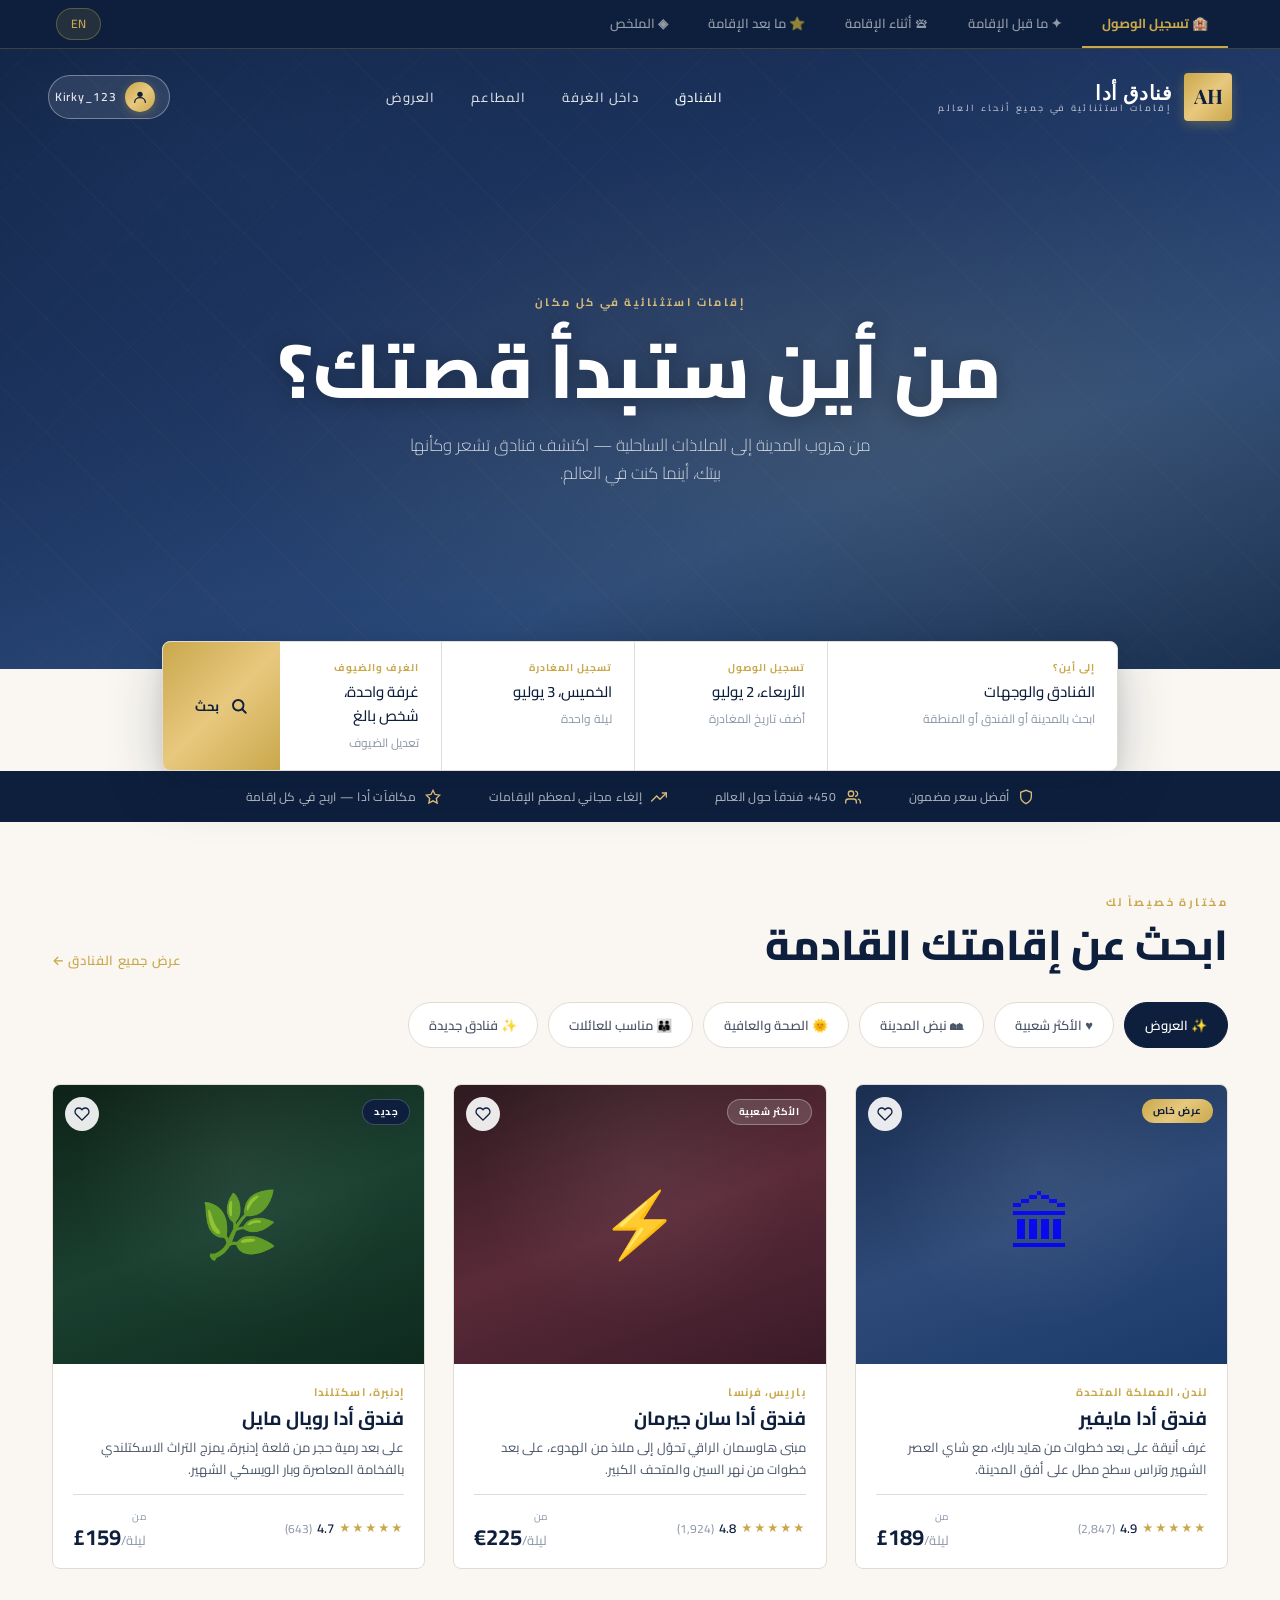
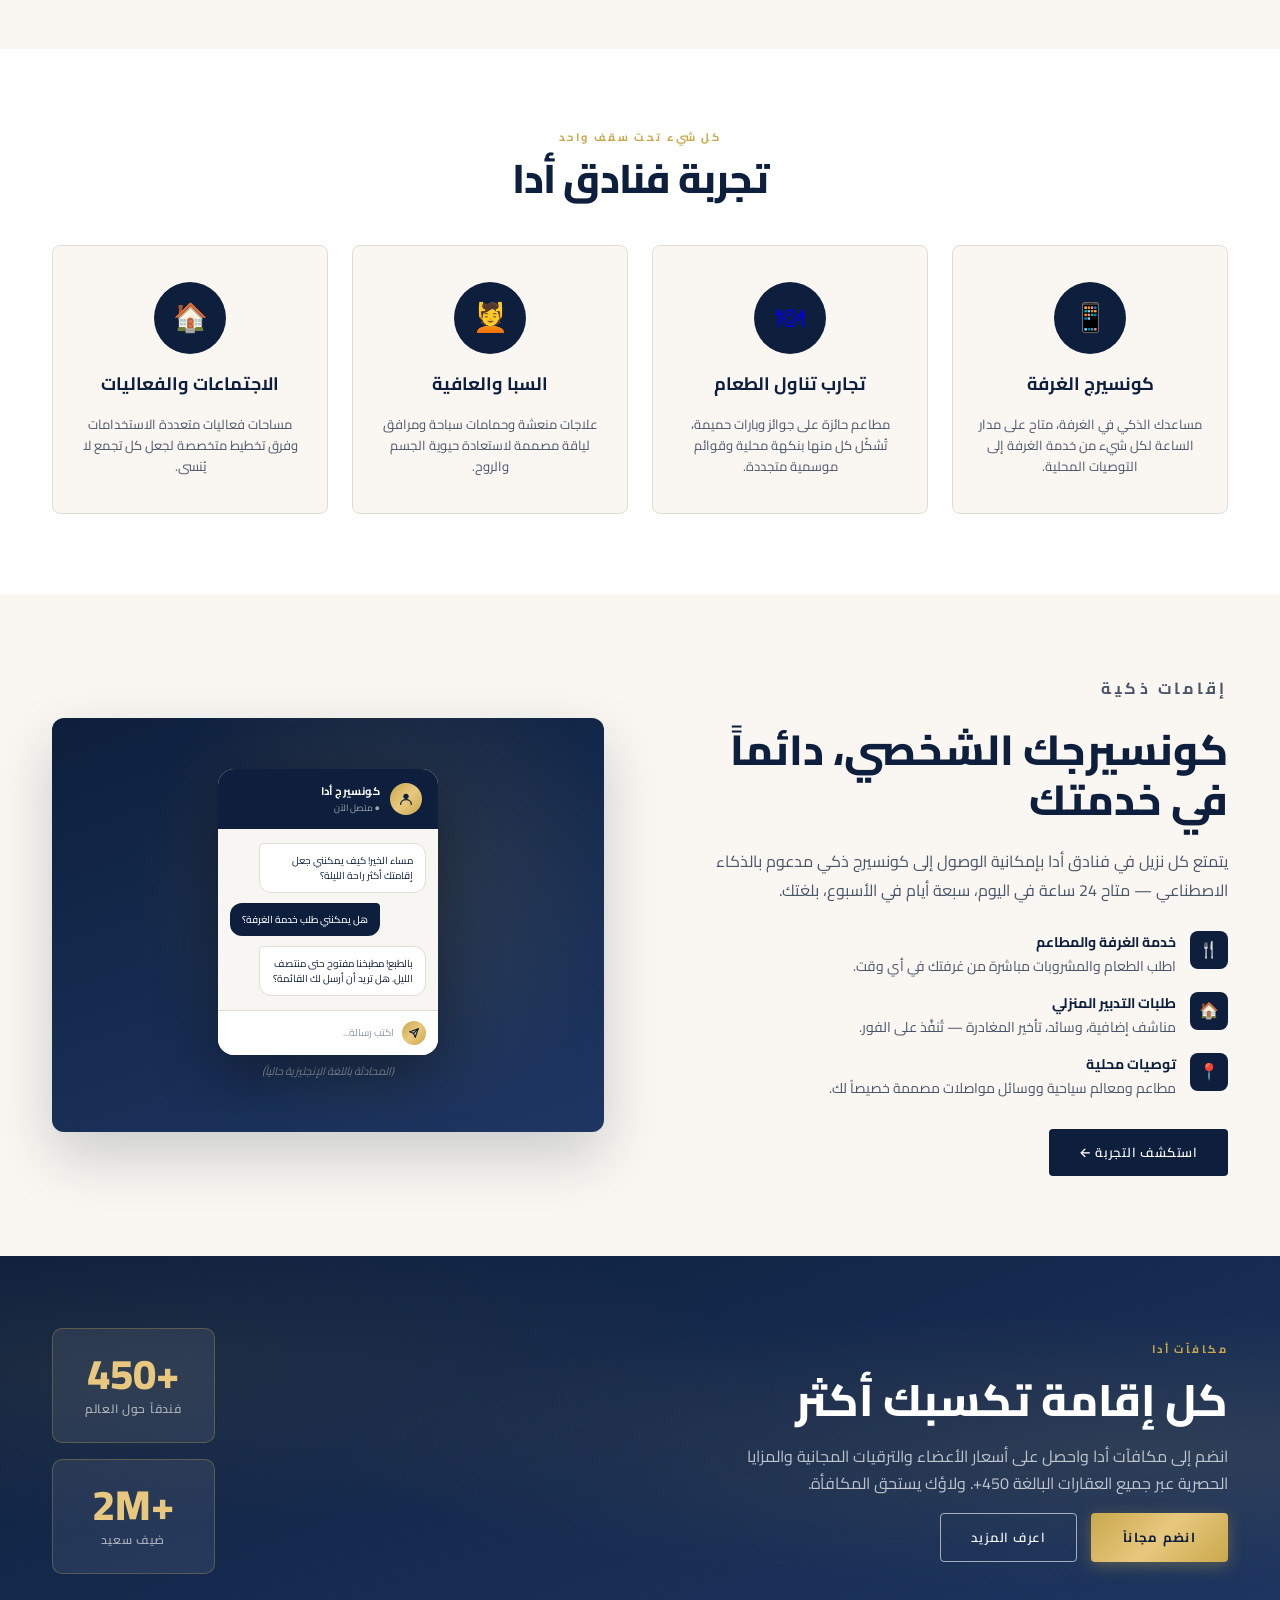
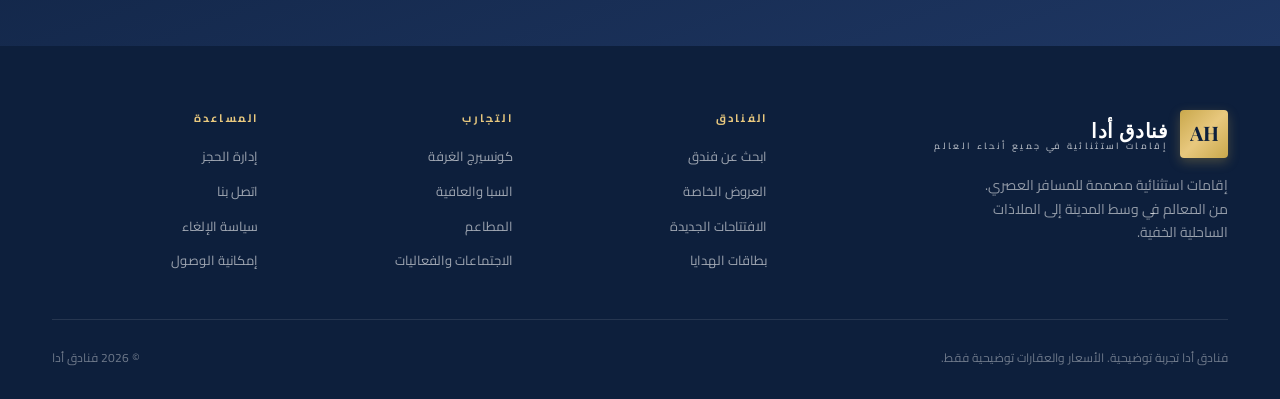
==== ar/index.html @ 1537d77c "Add Arabic RTL translations for all demo pages (EN/AR toggle) - Create ar/index.html, ar/pre-stay.ht" ====
<!DOCTYPE html>
<html lang="ar" dir="rtl">
<head>
<meta charset="UTF-8">
<meta name="viewport" content="width=device-width, initial-scale=1.0">
<title>فنادق أدا — اكتشف إقامتك المثالية</title>
<link rel="stylesheet" href="../ada-hotels.css">
<link rel="stylesheet" href="../ada-hotels-ar.css">
<link rel="preconnect" href="https://fonts.googleapis.com">
<link rel="preconnect" href="https://fonts.gstatic.com" crossorigin>
<link href="https://fonts.googleapis.com/css2?family=Cairo:wght@300;400;500;600;700;800&family=Playfair+Display:ital,wght@0,700;1,700&display=swap" rel="stylesheet">
<style>

/* ── Demo nav ─────────────────────────────────────────────── */
.demo-nav-bar {
  background: #0D1F3C; border-bottom: 1px solid rgba(201,168,76,0.25);
  position: sticky; top: 0; z-index: 200;
}
.demo-nav-row {
  display: flex; align-items: center; gap: 0; max-width: 1240px;
  margin: 0 auto; padding: 0 32px; overflow-x: auto; scrollbar-width: none;
  flex-direction: row-reverse;
}
.demo-nav-row::-webkit-scrollbar { display: none; }
.demo-nav-tab {
  display: flex; align-items: center; gap: 6px; padding: 0 20px;
  font-size: 13px; font-weight: 600; color: rgba(255,255,255,0.55);
  font-family: 'Cairo', sans-serif;
  text-decoration: none; white-space: nowrap; line-height: 46px;
  border-bottom: 2px solid transparent; transition: color 150ms, border-color 150ms;
}
.demo-nav-tab:hover { color: rgba(255,255,255,0.85); }
.demo-nav-tab.active { color: #C9A84C; border-bottom-color: #C9A84C; font-weight: 700; }

/* ── Hero ─────────────────────────────────────────────────── */
.hero {
  position: relative;
  min-height: 620px;
  display: flex;
  flex-direction: column;
  align-items: center;
  justify-content: center;
  overflow: hidden;
}
.hero-bg {
  position: absolute;
  inset: 0;
  background:
    linear-gradient(to bottom, rgba(13,31,60,0.55) 0%, rgba(13,31,60,0.35) 50%, rgba(13,31,60,0.65) 100%),
    url('../hero-bg.jpg') center/cover no-repeat;
  background-color: #1A3A5C;
}
.hero-bg::before {
  content: '';
  position: absolute;
  inset: 0;
  background:
    radial-gradient(ellipse at 70% 60%, rgba(201,168,76,0.12) 0%, transparent 55%),
    radial-gradient(ellipse at 20% 20%, rgba(30,54,98,0.6) 0%, transparent 50%),
    linear-gradient(160deg, #0D1F3C 0%, #1E3662 40%, #2A4A7A 70%, #1A3050 100%);
}
.hero-bg::after {
  content: '';
  position: absolute;
  inset: 0;
  background-image:
    repeating-linear-gradient(45deg, rgba(201,168,76,0.03) 0px, rgba(201,168,76,0.03) 1px, transparent 1px, transparent 40px),
    repeating-linear-gradient(-45deg, rgba(201,168,76,0.02) 0px, rgba(201,168,76,0.02) 1px, transparent 1px, transparent 40px);
}

.hero-content {
  position: relative;
  z-index: 2;
  text-align: center;
  padding: 120px 32px 56px;
  display: flex;
  flex-direction: column;
  align-items: center;
  gap: 16px;
}
.hero-content .eyebrow { color: var(--ah-gold-light); opacity: 0.9; }
.hero-title {
  font-family: 'Cairo', 'Playfair Display', serif;
  font-size: clamp(42px, 6vw, 76px);
  font-weight: 800;
  color: var(--ah-white);
  line-height: 1.15;
  max-width: 18ch;
  text-shadow: 0 2px 20px rgba(0,0,0,0.3);
}
.hero-sub {
  font-size: 17px;
  color: rgba(255,255,255,0.78);
  max-width: 48ch;
  line-height: 1.7;
  font-weight: 300;
}

/* ── Booking widget ───────────────────────────────────────── */
.booking-bar-wrap {
  position: relative;
  z-index: 10;
  width: 100%;
  max-width: 1020px;
  padding: 0 32px;
  margin-top: -28px;
}
.booking-bar {
  background: var(--ah-white);
  border-radius: 8px;
  box-shadow: 0 16px 56px rgba(13,31,60,0.22), 0 4px 16px rgba(13,31,60,0.1);
  display: grid;
  grid-template-columns: 1.8fr 1.2fr 1.2fr 1fr auto;
  overflow: hidden;
  border: 1px solid var(--ah-border);
}
.bb-field {
  display: flex;
  flex-direction: column;
  gap: 4px;
  padding: 18px 22px;
  border-left: 1px solid var(--ah-border);
  cursor: pointer;
  transition: background 120ms;
}
.bb-field:hover { background: var(--ah-cream); }
.bb-field:last-of-type { border-left: none; }
.bb-label {
  font-size: 10px;
  font-weight: 700;
  letter-spacing: 0.1em;
  text-transform: uppercase;
  color: var(--ah-gold);
}
.bb-value {
  font-size: 15px;
  font-weight: 500;
  color: var(--ah-navy);
}
.bb-sub {
  font-size: 12px;
  color: var(--ah-text-3);
  margin-top: 1px;
}
.bb-search {
  display: flex;
  align-items: center;
  justify-content: center;
  padding: 18px 32px;
  background: var(--ah-gold-grad);
  border: none;
  cursor: pointer;
  font-family: 'Cairo', sans-serif;
  font-size: 13px;
  font-weight: 700;
  letter-spacing: 0.05em;
  color: var(--ah-navy);
  gap: 10px;
  transition: filter 150ms;
  white-space: nowrap;
}
.bb-search:hover { filter: brightness(1.06); }
.bb-search svg { flex-shrink: 0; }

/* ── Trust strip ──────────────────────────────────────────── */
.trust-strip {
  background: var(--ah-navy);
  padding: 16px 0;
}
.trust-strip-inner {
  display: flex;
  align-items: center;
  justify-content: center;
  gap: 48px;
  flex-wrap: wrap;
}
.trust-item {
  display: flex;
  align-items: center;
  gap: 9px;
  font-size: 12px;
  font-weight: 500;
  color: rgba(255,255,255,0.7);
  letter-spacing: 0.02em;
}
.trust-item svg { color: var(--ah-gold-light); flex-shrink: 0; }

/* ── Find your stay ───────────────────────────────────────── */
.find-section {
  padding: 72px 0 80px;
  background: var(--ah-cream);
}
.find-head {
  display: flex;
  align-items: flex-end;
  justify-content: space-between;
  gap: 24px;
  margin-bottom: 32px;
}
.find-head h2 {
  font-family: 'Cairo', sans-serif;
  font-size: clamp(28px, 3.5vw, 42px);
  font-weight: 800;
  color: var(--ah-navy);
  line-height: 1.2;
}
.find-head a {
  font-size: 13px;
  font-weight: 600;
  letter-spacing: 0.05em;
  color: var(--ah-gold);
  text-decoration: none;
  white-space: nowrap;
}
.find-head a:hover { color: var(--ah-navy); }

/* Filter tabs */
.filter-tabs {
  display: flex;
  gap: 10px;
  margin-bottom: 36px;
  flex-wrap: wrap;
}
.filter-tab {
  display: flex;
  align-items: center;
  gap: 7px;
  padding: 10px 20px;
  border-radius: 999px;
  border: 1.5px solid var(--ah-border);
  background: var(--ah-white);
  color: var(--ah-text-2);
  font-size: 13px;
  font-weight: 600;
  font-family: 'Cairo', sans-serif;
  cursor: pointer;
  transition: all 150ms;
  white-space: nowrap;
}
.filter-tab:hover { border-color: var(--ah-navy); color: var(--ah-navy); }
.filter-tab.active {
  background: var(--ah-navy);
  border-color: var(--ah-navy);
  color: var(--ah-white);
}

/* Hotel cards grid */
.hotels-grid {
  display: grid;
  grid-template-columns: repeat(3, 1fr);
  gap: 28px;
}
.hotel-card { cursor: pointer; }
.hotel-thumb {
  width: 100%;
  aspect-ratio: 4/3;
  position: relative;
  overflow: hidden;
}
.hotel-thumb-inner {
  width: 100%;
  height: 100%;
  display: flex;
  align-items: center;
  justify-content: center;
  font-size: 64px;
}
.hotel-thumb-inner.london   { background: linear-gradient(160deg, #1A2E50 0%, #2E4A78 50%, #1A3A6A 100%); }
.hotel-thumb-inner.paris    { background: linear-gradient(160deg, #2E1A20 0%, #5A2A38 50%, #3A1A28 100%); }
.hotel-thumb-inner.edinburgh{ background: linear-gradient(160deg, #0E2218 0%, #1A4030 50%, #0E2A1E 100%); }
.hotel-thumb-inner.dubai    { background: linear-gradient(160deg, #2E2010 0%, #5A4020 50%, #3A2810 100%); }

.hotel-thumb::before {
  content: '';
  position: absolute;
  inset: 0;
  background: radial-gradient(circle at 50% 30%, rgba(255,255,255,0.06), transparent 60%);
  pointer-events: none;
}
.hotel-badge {
  position: absolute;
  top: 14px;
  right: 14px;
  padding: 4px 11px;
  border-radius: 999px;
  font-size: 10px;
  font-weight: 700;
  letter-spacing: 0.06em;
  font-family: 'Cairo', sans-serif;
}
.badge-offers  { background: var(--ah-gold-grad); color: var(--ah-navy); }
.badge-new     { background: var(--ah-navy); color: var(--ah-white); border: 1px solid rgba(255,255,255,0.2); }
.badge-popular { background: rgba(255,255,255,0.15); color: var(--ah-white); border: 1px solid rgba(255,255,255,0.3); backdrop-filter: blur(4px); }

.hotel-save {
  position: absolute;
  top: 12px;
  left: 12px;
  width: 34px; height: 34px;
  border-radius: 50%;
  background: rgba(255,255,255,0.9);
  border: none;
  cursor: pointer;
  display: flex; align-items: center; justify-content: center;
  transition: background 120ms;
}
.hotel-save:hover { background: var(--ah-white); }

.hotel-info { padding: 20px; }
.hotel-location {
  font-size: 11px;
  font-weight: 700;
  letter-spacing: 0.1em;
  color: var(--ah-gold);
  margin-bottom: 5px;
}
.hotel-name {
  font-family: 'Cairo', sans-serif;
  font-size: 19px;
  font-weight: 700;
  color: var(--ah-navy);
  margin-bottom: 6px;
  line-height: 1.3;
}
.hotel-desc {
  font-size: 13px;
  color: var(--ah-text-2);
  line-height: 1.65;
  margin-bottom: 14px;
}
.hotel-meta {
  display: flex;
  align-items: center;
  justify-content: space-between;
  gap: 12px;
  padding-top: 14px;
  border-top: 1px solid var(--ah-border);
}
.hotel-rating {
  display: flex;
  align-items: center;
  gap: 5px;
  font-size: 13px;
  font-weight: 600;
  color: var(--ah-navy);
}
.stars { color: var(--ah-gold); font-size: 11px; letter-spacing: 1px; }
.hotel-price {
  display: flex;
  flex-direction: column;
  align-items: flex-start;
  gap: 1px;
}
.price-from { font-size: 10px; color: var(--ah-text-3); letter-spacing: 0.04em; }
.price-val {
  font-size: 22px;
  font-weight: 700;
  color: var(--ah-navy);
  line-height: 1;
  direction: ltr;
  text-align: left;
}
.price-val small { font-size: 13px; font-weight: 400; color: var(--ah-text-3); }

/* ── Experience strip ─────────────────────────────────────── */
.exp-strip {
  padding: 80px 0;
  background: var(--ah-white);
}
.exp-grid {
  display: grid;
  grid-template-columns: repeat(4, 1fr);
  gap: 24px;
}
.exp-card {
  display: flex;
  flex-direction: column;
  align-items: center;
  text-align: center;
  gap: 16px;
  padding: 36px 24px;
  border-radius: 8px;
  border: 1px solid var(--ah-border);
  background: var(--ah-cream);
  transition: box-shadow 200ms, transform 200ms;
  text-decoration: none;
}
.exp-card:hover {
  box-shadow: 0 8px 32px rgba(13,31,60,0.1);
  transform: translateY(-3px);
}
.exp-icon {
  width: 72px; height: 72px;
  border-radius: 50%;
  background: var(--ah-navy);
  display: flex; align-items: center; justify-content: center;
  font-size: 28px;
  flex-shrink: 0;
}
.exp-title {
  font-family: 'Cairo', sans-serif;
  font-size: 18px;
  font-weight: 700;
  color: var(--ah-navy);
}
.exp-desc { font-size: 13px; color: var(--ah-text-2); line-height: 1.6; }

/* ── Promo banner ─────────────────────────────────────────── */
.promo-banner {
  margin: 0;
  background: var(--ah-navy-grad);
  padding: 72px 0;
  position: relative;
  overflow: hidden;
}
.promo-banner::before {
  content: '';
  position: absolute;
  inset: 0;
  background:
    radial-gradient(ellipse at 90% 50%, rgba(201,168,76,0.12) 0%, transparent 50%),
    radial-gradient(ellipse at 10% 30%, rgba(201,168,76,0.08) 0%, transparent 40%);
  pointer-events: none;
}
.promo-inner {
  position: relative;
  display: flex;
  align-items: center;
  justify-content: space-between;
  gap: 48px;
}
.promo-copy { display: flex; flex-direction: column; gap: 16px; max-width: 56ch; }
.promo-title {
  font-family: 'Cairo', sans-serif;
  font-size: clamp(28px, 3.5vw, 44px);
  font-weight: 800;
  color: var(--ah-white);
  line-height: 1.2;
}
.promo-sub { font-size: 16px; color: rgba(255,255,255,0.7); line-height: 1.7; }
.promo-cta { display: flex; gap: 14px; align-items: center; flex-wrap: wrap; }

/* ── In-room callout ──────────────────────────────────────── */
.inroom-callout {
  padding: 80px 0;
  background: var(--ah-cream);
}
.inroom-inner {
  display: grid;
  grid-template-columns: 1fr 1fr;
  gap: 72px;
  align-items: center;
}
.inroom-visual {
  position: relative;
  border-radius: 12px;
  overflow: hidden;
  aspect-ratio: 4/3;
  background: linear-gradient(160deg, #0D1F3C, #1E3662);
  display: flex;
  align-items: center;
  justify-content: center;
  box-shadow: 0 24px 60px rgba(13,31,60,0.2);
}
.inroom-visual::before {
  content: '';
  position: absolute;
  inset: 0;
  background: radial-gradient(circle at 60% 40%, rgba(201,168,76,0.15), transparent 60%);
}
.inroom-mockup {
  position: relative;
  z-index: 2;
  width: 220px;
  background: var(--ah-white);
  border-radius: 16px;
  box-shadow: 0 20px 60px rgba(0,0,0,0.4);
  overflow: hidden;
}
.im-header {
  background: var(--ah-navy);
  padding: 14px 16px;
  display: flex;
  align-items: center;
  gap: 10px;
}
.im-avatar {
  width: 32px; height: 32px;
  border-radius: 50%;
  background: var(--ah-gold-grad);
  display: flex; align-items: center; justify-content: center;
  flex-shrink: 0;
}
.im-label { font-size: 11px; font-weight: 700; color: var(--ah-white); letter-spacing: 0.04em; font-family: 'Cairo', sans-serif; }
.im-sub { font-size: 9px; color: rgba(255,255,255,0.6); font-family: 'Cairo', sans-serif; }
.im-msgs { padding: 14px 12px; display: flex; flex-direction: column; gap: 10px; background: #F8F6F2; }
.im-bot, .im-user {
  max-width: 85%;
  padding: 9px 12px;
  border-radius: 12px;
  font-size: 10px;
  line-height: 1.5;
  font-family: 'Cairo', sans-serif;
}
.im-bot {
  background: var(--ah-white);
  color: var(--ah-navy);
  border: 1px solid var(--ah-border);
  border-radius: 4px 12px 12px 12px;
  align-self: flex-start;
}
.im-user {
  background: var(--ah-navy);
  color: var(--ah-white);
  border-radius: 12px 4px 12px 12px;
  align-self: flex-end;
  font-weight: 500;
}
.im-input {
  padding: 10px 12px;
  border-top: 1px solid var(--ah-border);
  background: var(--ah-white);
  display: flex;
  align-items: center;
  gap: 8px;
}
.im-input-field {
  flex: 1;
  font-size: 10px;
  color: var(--ah-text-3);
  font-family: 'Cairo', sans-serif;
}
.im-send {
  width: 24px; height: 24px;
  border-radius: 50%;
  background: var(--ah-gold-grad);
  display: flex; align-items: center; justify-content: center;
  flex-shrink: 0;
}
.inroom-copy { display: flex; flex-direction: column; gap: 22px; }
.inroom-copy h2 {
  font-family: 'Cairo', sans-serif;
  font-size: clamp(28px, 3.5vw, 42px);
  font-weight: 800;
  color: var(--ah-navy);
  line-height: 1.2;
}
.inroom-copy p { font-size: 16px; color: var(--ah-text-2); line-height: 1.8; }
.inroom-features { display: flex; flex-direction: column; gap: 14px; margin-top: 4px; }
.inroom-feature {
  display: flex;
  align-items: flex-start;
  gap: 14px;
  font-size: 14px;
  color: var(--ah-text-2);
}
.if-icon {
  width: 38px; height: 38px;
  border-radius: 8px;
  background: var(--ah-navy);
  display: flex; align-items: center; justify-content: center;
  font-size: 16px;
  flex-shrink: 0;
}
.if-text strong { display: block; color: var(--ah-navy); font-weight: 700; margin-bottom: 2px; }
.widget-note {
  font-size: 11px;
  color: var(--ah-text-3);
  text-align: center;
  margin-top: 8px;
  font-style: italic;
}

@media (max-width: 960px) {
  .booking-bar { grid-template-columns: 1fr 1fr; }
  .hotels-grid { grid-template-columns: 1fr 1fr; }
  .exp-grid { grid-template-columns: 1fr 1fr; }
  .inroom-inner { grid-template-columns: 1fr; }
  .promo-inner { flex-direction: column; }
  .site-header { padding: 20px 24px; }
}
@media (max-width: 640px) {
  .hotels-grid { grid-template-columns: 1fr; }
  .booking-bar { grid-template-columns: 1fr; }
  .footer-inner { grid-template-columns: 1fr 1fr; }
}
</style>
</head>
<body>

<!-- Demo nav -->
<nav class="demo-nav-bar">
  <div class="demo-nav-row">
    <div class="lang-toggle">
      <a class="lang-btn" href="../index.html">EN</a>
    </div>
    <a class="demo-nav-tab" href="summary.html">◈ الملخص</a>
    <a class="demo-nav-tab" href="../post-stay.html">⭐ ما بعد الإقامة</a>
    <a class="demo-nav-tab" href="../in-stay.html">🛎 أثناء الإقامة</a>
    <a class="demo-nav-tab" href="../pre-stay.html">✦ ما قبل الإقامة</a>
    <a class="demo-nav-tab active" href="index.html">🏨 تسجيل الوصول</a>
  </div>
</nav>

<!-- Hero (site-header lives inside so position:absolute is relative to hero) -->
<section class="hero">
  <div class="hero-bg"></div>

  <header class="site-header">
    <a class="brand" href="index.html">
      <div class="brand-mark">
        <svg width="28" height="28" viewBox="0 0 28 28" fill="none">
          <text x="14" y="21" font-family="Playfair Display, serif" font-size="20" font-weight="700" fill="#0D1F3C" text-anchor="middle">AH</text>
        </svg>
      </div>
      <div class="brand-name-wrap">
        <span class="brand-title">فنادق أدا</span>
        <span class="brand-tag">إقامات استثنائية في جميع أنحاء العالم</span>
      </div>
    </a>
    <nav class="site-nav">
      <a href="index.html" class="active">الفنادق</a>
      <a href="../inroom.html">داخل الغرفة</a>
      <a href="index.html">المطاعم</a>
      <a href="index.html">العروض</a>
    </nav>
    <div class="header-actions">
      <div class="user-pill">
        <span class="user-avatar">
          <svg width="16" height="16" viewBox="0 0 24 24" fill="none">
            <circle cx="12" cy="8" r="4" fill="#0D1F3C"/>
            <path d="M4 20c0-4 3.6-7 8-7s8 3 8 7" stroke="#0D1F3C" stroke-width="2" stroke-linecap="round"/>
          </svg>
        </span>
        <span class="user-name">Kirky_123</span>
      </div>
    </div>
  </header>

  <div class="hero-content">
    <p class="eyebrow">إقامات استثنائية في كل مكان</p>
    <h1 class="hero-title">من أين ستبدأ قصتك؟</h1>
    <p class="hero-sub">من هروب المدينة إلى الملاذات الساحلية — اكتشف فنادق تشعر وكأنها بيتك، أينما كنت في العالم.</p>
  </div>
</section>

<!-- Booking bar -->
<div style="background:var(--ah-cream);display:flex;justify-content:center;padding:0 0 0 0;">
  <div class="booking-bar-wrap">
    <div class="booking-bar">
      <div class="bb-field">
        <span class="bb-label">إلى أين؟</span>
        <span class="bb-value">الفنادق والوجهات</span>
        <span class="bb-sub">ابحث بالمدينة أو الفندق أو المنطقة</span>
      </div>
      <div class="bb-field">
        <span class="bb-label">تسجيل الوصول</span>
        <span class="bb-value">الأربعاء، 2 يوليو</span>
        <span class="bb-sub">أضف تاريخ المغادرة</span>
      </div>
      <div class="bb-field">
        <span class="bb-label">تسجيل المغادرة</span>
        <span class="bb-value">الخميس، 3 يوليو</span>
        <span class="bb-sub">ليلة واحدة</span>
      </div>
      <div class="bb-field">
        <span class="bb-label">الغرف والضيوف</span>
        <span class="bb-value">غرفة واحدة، شخص بالغ</span>
        <span class="bb-sub">تعديل الضيوف</span>
      </div>
      <button class="bb-search">
        <svg width="18" height="18" viewBox="0 0 24 24" fill="none" stroke="currentColor" stroke-width="2.5" stroke-linecap="round"><circle cx="11" cy="11" r="7"/><path d="m21 21-4.35-4.35"/></svg>
        بحث
      </button>
    </div>
  </div>
</div>

<!-- Trust strip -->
<div class="trust-strip">
  <div class="wrap">
    <div class="trust-strip-inner">
      <div class="trust-item">
        <svg width="16" height="16" viewBox="0 0 24 24" fill="none" stroke="currentColor" stroke-width="2" stroke-linecap="round"><path d="M12 22s8-4 8-10V5l-8-3-8 3v7c0 6 8 10 8 10z"/></svg>
        أفضل سعر مضمون
      </div>
      <div class="trust-item">
        <svg width="16" height="16" viewBox="0 0 24 24" fill="none" stroke="currentColor" stroke-width="2" stroke-linecap="round"><path d="M17 21v-2a4 4 0 0 0-4-4H5a4 4 0 0 0-4 4v2"/><circle cx="9" cy="7" r="4"/><path d="M23 21v-2a4 4 0 0 0-3-3.87"/><path d="M16 3.13a4 4 0 0 1 0 7.75"/></svg>
        450+ فندقاً حول العالم
      </div>
      <div class="trust-item">
        <svg width="16" height="16" viewBox="0 0 24 24" fill="none" stroke="currentColor" stroke-width="2" stroke-linecap="round"><polyline points="23 6 13.5 15.5 8.5 10.5 1 18"/><polyline points="17 6 23 6 23 12"/></svg>
        إلغاء مجاني لمعظم الإقامات
      </div>
      <div class="trust-item">
        <svg width="16" height="16" viewBox="0 0 24 24" fill="none" stroke="currentColor" stroke-width="2" stroke-linecap="round"><polygon points="12 2 15.09 8.26 22 9.27 17 14.14 18.18 21.02 12 17.77 5.82 21.02 7 14.14 2 9.27 8.91 8.26 12 2"/></svg>
        مكافآت أدا — اربح في كل إقامة
      </div>
    </div>
  </div>
</div>

<!-- Find your stay -->
<section class="find-section">
  <div class="wrap">
    <div class="find-head">
      <div>
        <p class="eyebrow" style="margin-bottom:8px">مختارة خصيصاً لك</p>
        <h2>ابحث عن إقامتك القادمة</h2>
      </div>
      <a href="index.html">عرض جميع الفنادق &larr;</a>
    </div>

    <div class="filter-tabs">
      <button class="filter-tab active">&#10024; العروض</button>
      <button class="filter-tab">&#9829; الأكثر شعبية</button>
      <button class="filter-tab">&#127960; نبض المدينة</button>
      <button class="filter-tab">&#127774; الصحة والعافية</button>
      <button class="filter-tab">&#128106; مناسب للعائلات</button>
      <button class="filter-tab">&#10024; فنادق جديدة</button>
    </div>

    <div class="hotels-grid">

      <!-- Card 1 -->
      <a class="hotel-card" href="index.html">
        <div class="hotel-thumb">
          <div class="hotel-thumb-inner london">&#127963;</div>
          <span class="hotel-badge badge-offers">عرض خاص</span>
          <button class="hotel-save" onclick="event.preventDefault()">
            <svg width="16" height="16" viewBox="0 0 24 24" fill="none" stroke="#0D1F3C" stroke-width="2" stroke-linecap="round"><path d="M20.84 4.61a5.5 5.5 0 0 0-7.78 0L12 5.67l-1.06-1.06a5.5 5.5 0 0 0-7.78 7.78l1.06 1.06L12 21.23l7.78-7.78 1.06-1.06a5.5 5.5 0 0 0 0-7.78z"/></svg>
          </button>
        </div>
        <div class="hotel-info">
          <div class="hotel-location">لندن، المملكة المتحدة</div>
          <div class="hotel-name">فندق أدا مايفير</div>
          <div class="hotel-desc">غرف أنيقة على بعد خطوات من هايد بارك، مع شاي العصر الشهير وتراس سطح مطل على أفق المدينة.</div>
          <div class="hotel-meta">
            <div class="hotel-rating">
              <span class="stars">&#9733;&#9733;&#9733;&#9733;&#9733;</span>
              <span>4.9</span>
              <span style="color:var(--ah-text-3);font-weight:400;font-size:12px">(2,847)</span>
            </div>
            <div class="hotel-price">
              <span class="price-from">من</span>
              <span class="price-val">&pound;189<small>/ليلة</small></span>
            </div>
          </div>
        </div>
      </a>

      <!-- Card 2 -->
      <a class="hotel-card" href="index.html">
        <div class="hotel-thumb">
          <div class="hotel-thumb-inner paris">&#9889;</div>
          <span class="hotel-badge badge-popular">الأكثر شعبية</span>
          <button class="hotel-save" onclick="event.preventDefault()">
            <svg width="16" height="16" viewBox="0 0 24 24" fill="none" stroke="#0D1F3C" stroke-width="2" stroke-linecap="round"><path d="M20.84 4.61a5.5 5.5 0 0 0-7.78 0L12 5.67l-1.06-1.06a5.5 5.5 0 0 0-7.78 7.78l1.06 1.06L12 21.23l7.78-7.78 1.06-1.06a5.5 5.5 0 0 0 0-7.78z"/></svg>
          </button>
        </div>
        <div class="hotel-info">
          <div class="hotel-location">باريس، فرنسا</div>
          <div class="hotel-name">فندق أدا سان جيرمان</div>
          <div class="hotel-desc">مبنى هاوسمان الراقي تحوّل إلى ملاذ من الهدوء، على بعد خطوات من نهر السين والمتحف الكبير.</div>
          <div class="hotel-meta">
            <div class="hotel-rating">
              <span class="stars">&#9733;&#9733;&#9733;&#9733;&#9733;</span>
              <span>4.8</span>
              <span style="color:var(--ah-text-3);font-weight:400;font-size:12px">(1,924)</span>
            </div>
            <div class="hotel-price">
              <span class="price-from">من</span>
              <span class="price-val">&euro;225<small>/ليلة</small></span>
            </div>
          </div>
        </div>
      </a>

      <!-- Card 3 -->
      <a class="hotel-card" href="index.html">
        <div class="hotel-thumb">
          <div class="hotel-thumb-inner edinburgh">&#127807;</div>
          <span class="hotel-badge badge-new">جديد</span>
          <button class="hotel-save" onclick="event.preventDefault()">
            <svg width="16" height="16" viewBox="0 0 24 24" fill="none" stroke="#0D1F3C" stroke-width="2" stroke-linecap="round"><path d="M20.84 4.61a5.5 5.5 0 0 0-7.78 0L12 5.67l-1.06-1.06a5.5 5.5 0 0 0-7.78 7.78l1.06 1.06L12 21.23l7.78-7.78 1.06-1.06a5.5 5.5 0 0 0 0-7.78z"/></svg>
          </button>
        </div>
        <div class="hotel-info">
          <div class="hotel-location">إدنبرة، اسكتلندا</div>
          <div class="hotel-name">فندق أدا رويال مايل</div>
          <div class="hotel-desc">على بعد رمية حجر من قلعة إدنبرة، يمزج التراث الاسكتلندي بالفخامة المعاصرة وبار الويسكي الشهير.</div>
          <div class="hotel-meta">
            <div class="hotel-rating">
              <span class="stars">&#9733;&#9733;&#9733;&#9733;&#9733;</span>
              <span>4.7</span>
              <span style="color:var(--ah-text-3);font-weight:400;font-size:12px">(643)</span>
            </div>
            <div class="hotel-price">
              <span class="price-from">من</span>
              <span class="price-val">&pound;159<small>/ليلة</small></span>
            </div>
          </div>
        </div>
      </a>

    </div>
  </div>
</section>

<!-- Experiences strip -->
<section class="exp-strip">
  <div class="wrap">
    <div style="text-align:center;margin-bottom:44px">
      <p class="eyebrow" style="margin-bottom:10px">كل شيء تحت سقف واحد</p>
      <h2 class="display" style="font-size:clamp(28px,3.5vw,40px);font-family:'Cairo',sans-serif;font-weight:800;color:var(--ah-navy)">تجربة فنادق أدا</h2>
    </div>
    <div class="exp-grid">
      <a class="exp-card" href="../inroom.html">
        <div class="exp-icon">&#128241;</div>
        <div class="exp-title">كونسيرج الغرفة</div>
        <div class="exp-desc">مساعدك الذكي في الغرفة، متاح على مدار الساعة لكل شيء من خدمة الغرفة إلى التوصيات المحلية.</div>
      </a>
      <a class="exp-card" href="index.html">
        <div class="exp-icon">&#127869;</div>
        <div class="exp-title">تجارب تناول الطعام</div>
        <div class="exp-desc">مطاعم حائزة على جوائز وبارات حميمة، تُشكّل كل منها بنكهة محلية وقوائم موسمية متجددة.</div>
      </a>
      <a class="exp-card" href="index.html">
        <div class="exp-icon">&#128134;</div>
        <div class="exp-title">السبا والعافية</div>
        <div class="exp-desc">علاجات منعشة وحمامات سباحة ومرافق لياقة مصممة لاستعادة حيوية الجسم والروح.</div>
      </a>
      <a class="exp-card" href="index.html">
        <div class="exp-icon">&#127968;</div>
        <div class="exp-title">الاجتماعات والفعاليات</div>
        <div class="exp-desc">مساحات فعاليات متعددة الاستخدامات وفرق تخطيط متخصصة لجعل كل تجمع لا يُنسى.</div>
      </a>
    </div>
  </div>
</section>

<!-- In-room callout -->
<section class="inroom-callout">
  <div class="wrap">
    <div class="inroom-inner">
      <div class="inroom-copy">
        <p class="eyebrow">إقامات ذكية</p>
        <h2>كونسيرجك الشخصي، دائماً في خدمتك</h2>
        <p>يتمتع كل نزيل في فنادق أدا بإمكانية الوصول إلى كونسيرج ذكي مدعوم بالذكاء الاصطناعي — متاح 24 ساعة في اليوم، سبعة أيام في الأسبوع، بلغتك.</p>
        <div class="inroom-features">
          <div class="inroom-feature">
            <div class="if-icon">&#127860;</div>
            <div class="if-text"><strong>خدمة الغرفة والمطاعم</strong>اطلب الطعام والمشروبات مباشرة من غرفتك في أي وقت.</div>
          </div>
          <div class="inroom-feature">
            <div class="if-icon">&#127968;</div>
            <div class="if-text"><strong>طلبات التدبير المنزلي</strong>مناشف إضافية، وسائد، تأخير المغادرة — تُنفَّذ على الفور.</div>
          </div>
          <div class="inroom-feature">
            <div class="if-icon">&#128205;</div>
            <div class="if-text"><strong>توصيات محلية</strong>مطاعم ومعالم سياحية ووسائل مواصلات مصممة خصيصاً لك.</div>
          </div>
        </div>
        <a class="btn-navy" href="../inroom.html" style="align-self:flex-start;margin-top:8px">استكشف التجربة &larr;</a>
      </div>
      <div class="inroom-visual">
        <div>
          <div class="inroom-mockup">
            <div class="im-header">
              <div class="im-avatar">
                <svg width="16" height="16" viewBox="0 0 24 24" fill="none"><circle cx="12" cy="8" r="4" fill="#0D1F3C"/><path d="M4 20c0-4 3.6-7 8-7s8 3 8 7" stroke="#0D1F3C" stroke-width="2" stroke-linecap="round"/></svg>
              </div>
              <div>
                <div class="im-label">كونسيرج أدا</div>
                <div class="im-sub">&#9679; متصل الآن</div>
              </div>
            </div>
            <div class="im-msgs">
              <div class="im-bot">مساء الخير! كيف يمكنني جعل إقامتك أكثر راحة الليلة؟</div>
              <div class="im-user">هل يمكنني طلب خدمة الغرفة؟</div>
              <div class="im-bot">بالطبع! مطبخنا مفتوح حتى منتصف الليل. هل تريد أن أرسل لك القائمة؟</div>
            </div>
            <div class="im-input">
              <div class="im-send">
                <svg width="10" height="10" viewBox="0 0 24 24" fill="none" stroke="#0D1F3C" stroke-width="3" stroke-linecap="round"><line x1="22" y1="2" x2="11" y2="13"/><polygon points="22 2 15 22 11 13 2 9 22 2"/></svg>
              </div>
              <span class="im-input-field">اكتب رسالة...</span>
            </div>
          </div>
          <p class="widget-note">(المحادثة باللغة الإنجليزية حالياً)</p>
        </div>
      </div>
    </div>
  </div>
</section>

<!-- Promo banner -->
<section class="promo-banner">
  <div class="wrap">
    <div class="promo-inner">
      <div class="promo-copy">
        <p class="eyebrow">مكافآت أدا</p>
        <h2 class="promo-title">كل إقامة تكسبك أكثر</h2>
        <p class="promo-sub">انضم إلى مكافآت أدا واحصل على أسعار الأعضاء والترقيات المجانية والمزايا الحصرية عبر جميع العقارات البالغة 450+. ولاؤك يستحق المكافأة.</p>
        <div class="promo-cta">
          <a class="btn-gold" href="index.html">انضم مجاناً</a>
          <a class="btn-outline-white" href="index.html">اعرف المزيد</a>
        </div>
      </div>
      <div style="display:flex;flex-direction:column;gap:16px;flex-shrink:0">
        <div style="background:rgba(255,255,255,0.08);border:1px solid rgba(201,168,76,0.3);border-radius:10px;padding:24px 32px;text-align:center">
          <div style="font-family:'Cairo',sans-serif;font-size:42px;font-weight:800;color:var(--ah-gold-light);line-height:1;direction:ltr">450+</div>
          <div style="font-size:12px;font-weight:600;letter-spacing:0.06em;color:rgba(255,255,255,0.6);margin-top:4px">فندقاً حول العالم</div>
        </div>
        <div style="background:rgba(255,255,255,0.08);border:1px solid rgba(201,168,76,0.3);border-radius:10px;padding:24px 32px;text-align:center">
          <div style="font-family:'Cairo',sans-serif;font-size:42px;font-weight:800;color:var(--ah-gold-light);line-height:1;direction:ltr">2M+</div>
          <div style="font-size:12px;font-weight:600;letter-spacing:0.06em;color:rgba(255,255,255,0.6);margin-top:4px">ضيف سعيد</div>
        </div>
      </div>
    </div>
  </div>
</section>

<!-- Footer -->
<footer class="site-footer">
  <div class="wrap">
    <div class="footer-inner">
      <div class="footer-brand">
        <a class="brand" href="index.html" style="align-self:flex-start">
          <div class="brand-mark">
            <svg width="28" height="28" viewBox="0 0 28 28" fill="none">
              <text x="14" y="21" font-family="Playfair Display, serif" font-size="20" font-weight="700" fill="#0D1F3C" text-anchor="middle">AH</text>
            </svg>
          </div>
          <div class="brand-name-wrap">
            <span class="brand-title">فنادق أدا</span>
            <span class="brand-tag">إقامات استثنائية في جميع أنحاء العالم</span>
          </div>
        </a>
        <p>إقامات استثنائية مصممة للمسافر العصري. من المعالم في وسط المدينة إلى الملاذات الساحلية الخفية.</p>
      </div>
      <div class="footer-col">
        <span class="footer-head">الفنادق</span>
        <a href="index.html">ابحث عن فندق</a>
        <a href="index.html">العروض الخاصة</a>
        <a href="index.html">الافتتاحات الجديدة</a>
        <a href="index.html">بطاقات الهدايا</a>
      </div>
      <div class="footer-col">
        <span class="footer-head">التجارب</span>
        <a href="../inroom.html">كونسيرج الغرفة</a>
        <a href="index.html">السبا والعافية</a>
        <a href="index.html">المطاعم</a>
        <a href="index.html">الاجتماعات والفعاليات</a>
      </div>
      <div class="footer-col">
        <span class="footer-head">المساعدة</span>
        <a href="index.html">إدارة الحجز</a>
        <a href="index.html">اتصل بنا</a>
        <a href="index.html">سياسة الإلغاء</a>
        <a href="index.html">إمكانية الوصول</a>
      </div>
    </div>
    <div class="footer-legal">
      <span>فنادق أدا تجربة توضيحية. الأسعار والعقارات توضيحية فقط.</span>
      <span>&copy; 2026 فنادق أدا</span>
    </div>
  </div>
</footer>

<script>
  // Filter tabs
  document.querySelectorAll('.filter-tab').forEach(function(tab) {
    tab.addEventListener('click', function() {
      document.querySelectorAll('.filter-tab').forEach(function(t) { t.classList.remove('active'); });
      tab.classList.add('active');
    });
  });
</script>

<!-- HOTEL_CONFIG & Ada embed -->
<script>
const HOTEL_CONFIG = {
  botHandle:    "ada-hotels-ai-agent-demo",
  hotelName:    "Ada Hotels",
  guestName:    "Anna",
  guestFull:    "Anna Chambers",
  bookingRef:   "AH-291847",
  property:     "Ada Hotel Mayfair, London",
  primaryColor: "#0D1F3C",
  accentColor:  "#C9A84C",
};

window.adaSettings = {
  handle: HOTEL_CONFIG.botHandle,
  metaFields: {
    journey_stage: "booking",
    guest_name:    HOTEL_CONFIG.guestFull,
    booking_ref:   HOTEL_CONFIG.bookingRef,
    property:      HOTEL_CONFIG.property,
  },
  onAdaReady: function() {
    setTimeout(function() {
      if (window.adaEmbed && adaEmbed.toggle) {
        adaEmbed.toggle();
      }
    }, 1500);
  }
};
</script>
<script src="https://static.ada.support/embed2.js" async></script>

</body>
</html>
---- ada-hotels.css ----
/* ── Ada Hotels — shared design system ───────────────────── */
@import url('https://fonts.googleapis.com/css2?family=Playfair+Display:wght@400;600;700&family=Inter:wght@300;400;500;600;700&display=swap');

:root {
  --ah-navy:          #0D1F3C;
  --ah-navy-2:        #162B50;
  --ah-navy-3:        #1E3662;
  --ah-gold:          #C9A84C;
  --ah-gold-light:    #E8C87E;
  --ah-gold-pale:     #F5EDD4;
  --ah-cream:         #FAF7F2;
  --ah-white:         #FFFFFF;
  --ah-text:          #0D1F3C;
  --ah-text-2:        #4A5568;
  --ah-text-3:        #8A96A8;
  --ah-border:        #E2DDD4;
  --ah-border-strong: #C9A84C;
  --ah-red:           #C0392B;
  --ah-green:         #27AE60;

  --ah-gold-grad:     linear-gradient(135deg, #C9A84C 0%, #E8C87E 50%, #C9A84C 100%);
  --ah-navy-grad:     linear-gradient(160deg, #0D1F3C 0%, #1E3662 100%);
  --ah-ease:          cubic-bezier(0.25, 0, 0, 1);
}

*, *::before, *::after { box-sizing: border-box; margin: 0; padding: 0; }

html { font-size: 16px; scroll-behavior: smooth; }

body {
  font-family: 'Inter', system-ui, sans-serif;
  background: var(--ah-white);
  color: var(--ah-text);
  line-height: 1.6;
  -webkit-font-smoothing: antialiased;
}

/* ── Typography ───────────────────────────────────────────── */
.display {
  font-family: 'Playfair Display', Georgia, serif;
  font-weight: 700;
  line-height: 1.1;
  letter-spacing: -0.02em;
  color: var(--ah-navy);
}
.display-white {
  font-family: 'Playfair Display', Georgia, serif;
  font-weight: 700;
  line-height: 1.1;
  color: var(--ah-white);
}
.eyebrow {
  font-size: 11px;
  font-weight: 700;
  letter-spacing: 0.22em;
  text-transform: uppercase;
  color: var(--ah-gold);
}

/* ── Layout ───────────────────────────────────────────────── */
.wrap {
  max-width: 1240px;
  margin: 0 auto;
  padding: 0 32px;
}

/* ── Buttons ──────────────────────────────────────────────── */
.btn-gold {
  display: inline-flex;
  align-items: center;
  gap: 8px;
  padding: 14px 32px;
  border-radius: 4px;
  background: var(--ah-gold-grad);
  color: var(--ah-navy);
  font-size: 13px;
  font-weight: 700;
  letter-spacing: 0.1em;
  text-transform: uppercase;
  text-decoration: none;
  border: none;
  cursor: pointer;
  transition: filter 150ms var(--ah-ease), transform 150ms var(--ah-ease);
  box-shadow: 0 4px 16px rgba(201,168,76,0.35);
}
.btn-gold:hover { filter: brightness(1.06); transform: translateY(-1px); }

.btn-navy {
  display: inline-flex;
  align-items: center;
  gap: 8px;
  padding: 13px 30px;
  border-radius: 4px;
  background: var(--ah-navy);
  color: var(--ah-white);
  font-size: 13px;
  font-weight: 600;
  letter-spacing: 0.06em;
  text-transform: uppercase;
  text-decoration: none;
  border: none;
  cursor: pointer;
  transition: background 150ms var(--ah-ease);
}
.btn-navy:hover { background: var(--ah-navy-3); }

.btn-outline {
  display: inline-flex;
  align-items: center;
  gap: 8px;
  padding: 13px 30px;
  border-radius: 4px;
  border: 1.5px solid var(--ah-navy);
  background: transparent;
  color: var(--ah-navy);
  font-size: 13px;
  font-weight: 600;
  letter-spacing: 0.06em;
  text-transform: uppercase;
  text-decoration: none;
  cursor: pointer;
  transition: background 150ms, color 150ms;
}
.btn-outline:hover { background: var(--ah-navy); color: var(--ah-white); }

.btn-outline-white {
  display: inline-flex;
  align-items: center;
  gap: 8px;
  padding: 13px 30px;
  border-radius: 4px;
  border: 1.5px solid rgba(255,255,255,0.6);
  background: transparent;
  color: var(--ah-white);
  font-size: 13px;
  font-weight: 600;
  letter-spacing: 0.06em;
  text-transform: uppercase;
  text-decoration: none;
  cursor: pointer;
  transition: background 150ms, border-color 150ms;
}
.btn-outline-white:hover { background: rgba(255,255,255,0.1); border-color: white; }

/* ── Header ───────────────────────────────────────────────── */
.site-header {
  position: absolute;
  top: 0; left: 0; right: 0;
  z-index: 100;
  display: flex;
  align-items: center;
  justify-content: space-between;
  padding: 24px 48px;
}
.site-header.solid {
  position: relative;
  background: var(--ah-white);
  border-bottom: 1px solid var(--ah-border);
  padding: 18px 48px;
  box-shadow: 0 1px 12px rgba(13,31,60,0.06);
}

.brand {
  display: flex;
  align-items: center;
  gap: 12px;
  text-decoration: none;
}
.brand-mark {
  width: 48px;
  height: 48px;
  border-radius: 4px;
  background: var(--ah-gold-grad);
  display: flex;
  align-items: center;
  justify-content: center;
  box-shadow: 0 4px 12px rgba(201,168,76,0.3);
  flex-shrink: 0;
}
.brand-mark svg { display: block; }
.brand-name-wrap { display: flex; flex-direction: column; line-height: 1.1; }
.brand-title {
  font-family: 'Playfair Display', serif;
  font-size: 20px;
  font-weight: 700;
  color: var(--ah-white);
  letter-spacing: 0.02em;
}
.brand-title.dark { color: var(--ah-navy); }
.brand-tag {
  font-size: 9px;
  font-weight: 600;
  letter-spacing: 0.26em;
  text-transform: uppercase;
  color: rgba(255,255,255,0.65);
}
.brand-tag.dark { color: var(--ah-text-3); }

.site-nav {
  display: flex;
  align-items: center;
  gap: 36px;
}
.site-nav a {
  font-size: 13px;
  font-weight: 500;
  letter-spacing: 0.08em;
  text-transform: uppercase;
  color: rgba(255,255,255,0.85);
  text-decoration: none;
  transition: color 120ms;
}
.site-nav a:hover, .site-nav a.active { color: var(--ah-white); }
.site-nav.dark a { color: var(--ah-text-2); }
.site-nav.dark a:hover, .site-nav.dark a.active { color: var(--ah-navy); }

.header-actions {
  display: flex;
  align-items: center;
  gap: 16px;
}
.user-pill {
  display: flex;
  align-items: center;
  gap: 9px;
  padding: 6px 14px 6px 6px;
  border-radius: 999px;
  border: 1.5px solid rgba(255,255,255,0.35);
  background: rgba(255,255,255,0.1);
  cursor: pointer;
  transition: background 120ms;
}
.user-pill:hover { background: rgba(255,255,255,0.18); }
.user-pill.dark {
  border-color: var(--ah-border);
  background: var(--ah-cream);
}
.user-avatar {
  width: 30px; height: 30px;
  border-radius: 50%;
  background: var(--ah-gold-grad);
  display: flex; align-items: center; justify-content: center;
  flex-shrink: 0;
  box-shadow: 0 2px 8px rgba(201,168,76,0.35);
}
.user-name {
  font-size: 12px;
  font-weight: 600;
  letter-spacing: 0.06em;
  color: rgba(255,255,255,0.9);
}
.user-name.dark { color: var(--ah-navy); }

/* ── Gold rule ────────────────────────────────────────────── */
.gold-rule {
  border: none;
  height: 2px;
  background: var(--ah-gold-grad);
}

/* ── Cards ────────────────────────────────────────────────── */
.hotel-card {
  border-radius: 8px;
  overflow: hidden;
  background: var(--ah-white);
  border: 1px solid var(--ah-border);
  text-decoration: none;
  display: flex;
  flex-direction: column;
  transition: box-shadow 200ms var(--ah-ease), transform 200ms var(--ah-ease);
}
.hotel-card:hover {
  box-shadow: 0 12px 40px rgba(13,31,60,0.14);
  transform: translateY(-3px);
}

/* ── Footer ───────────────────────────────────────────────── */
.site-footer {
  background: var(--ah-navy);
  color: rgba(255,255,255,0.7);
  padding: 64px 0 32px;
}
.footer-inner {
  display: grid;
  grid-template-columns: 2fr 1fr 1fr 1fr;
  gap: 48px;
  padding-bottom: 48px;
}
.footer-brand { display: flex; flex-direction: column; gap: 16px; }
.footer-brand p { font-size: 14px; line-height: 1.65; max-width: 32ch; color: rgba(255,255,255,0.55); }
.footer-col { display: flex; flex-direction: column; gap: 14px; }
.footer-head {
  font-size: 11px;
  font-weight: 700;
  letter-spacing: 0.2em;
  text-transform: uppercase;
  color: var(--ah-gold-light);
  margin-bottom: 4px;
}
.footer-col a {
  font-size: 13px;
  color: rgba(255,255,255,0.6);
  text-decoration: none;
  transition: color 120ms;
}
.footer-col a:hover { color: var(--ah-white); }
.footer-legal {
  padding-top: 28px;
  border-top: 1px solid rgba(255,255,255,0.1);
  display: flex;
  align-items: center;
  justify-content: space-between;
  gap: 24px;
  font-size: 12px;
  color: rgba(255,255,255,0.4);
}
---- ada-hotels-ar.css ----
/* ═══════════════════════════════════════════════════════════
   Ada Hotels — Arabic / RTL overrides
   Applied on top of ada-hotels.css for [dir="rtl"] pages.
   Cairo is loaded by each Arabic page.
   ═══════════════════════════════════════════════════════════ */

[dir="rtl"] body {
  font-family: 'Cairo', 'Inter', sans-serif;
}

/* ── Nav ──────────────────────────────────────────────────── */
[dir="rtl"] .demo-nav-row {
  flex-direction: row-reverse;
}

/* ── Hero stat accent bar: right side in RTL ─────────────── */
[dir="rtl"] .hero-stat-row::before {
  left: auto;
  right: 0;
}

/* ── Journey connector gradient: mirror direction ─────────── */
[dir="rtl"] .journey-track::before {
  background: linear-gradient(270deg, #C9A84C, rgba(201,168,76,0.3));
}

/* ── Cap cell hover underline: mirror gradient ───────────── */
[dir="rtl"] .cap-cell::after {
  background: linear-gradient(270deg, #C9A84C, transparent);
}

/* ── Diff table: flip border sides ───────────────────────── */
[dir="rtl"] .diff-row-num {
  border-right: none;
  border-left: 1px solid rgba(255,255,255,0.07);
}
[dir="rtl"] .diff-row-q {
  border-right: none;
  border-left: 1px solid rgba(255,255,255,0.07);
}
@media (max-width: 900px) {
  [dir="rtl"] .diff-row-q {
    border-left: none;
    border-bottom: 1px solid rgba(255,255,255,0.07);
  }
}

/* ── Loop diagram: arrows flip ───────────────────────────── */
[dir="rtl"] .loop-arrow {
  transform: scaleX(-1);
}

/* ── Language toggle button ──────────────────────────────── */
.lang-toggle {
  margin-left: auto;
  display: flex; align-items: center;
  padding: 0 4px;
}
[dir="rtl"] .lang-toggle {
  margin-left: 0;
  margin-right: auto;
}
.lang-btn {
  display: inline-flex; align-items: center; gap: 6px;
  padding: 5px 14px;
  background: rgba(201,168,76,0.12);
  border: 1px solid rgba(201,168,76,0.35);
  border-radius: 999px;
  font-size: 12px; font-weight: 600; color: #C9A84C;
  text-decoration: none; white-space: nowrap;
  transition: background 150ms, border-color 150ms;
  font-family: 'Cairo', 'Inter', sans-serif;
}
.lang-btn:hover {
  background: rgba(201,168,76,0.2);
  border-color: rgba(201,168,76,0.6);
}
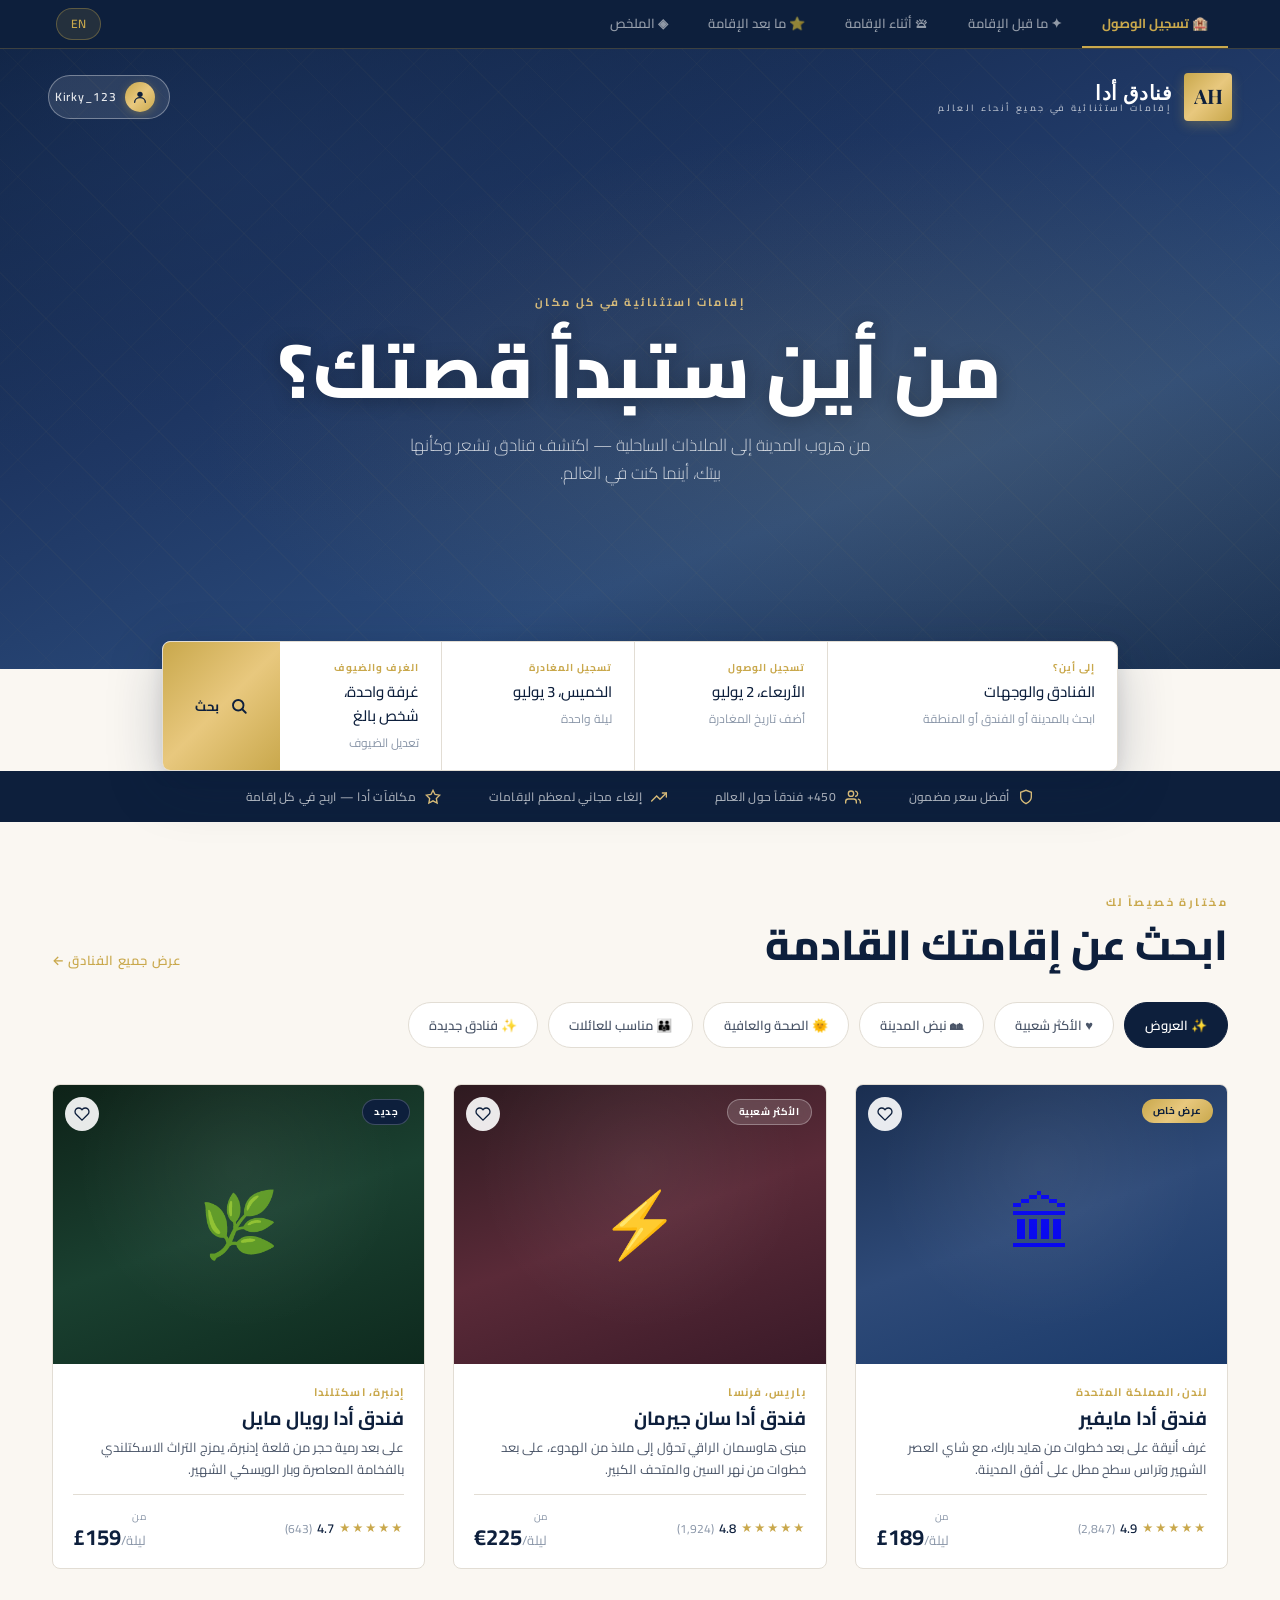
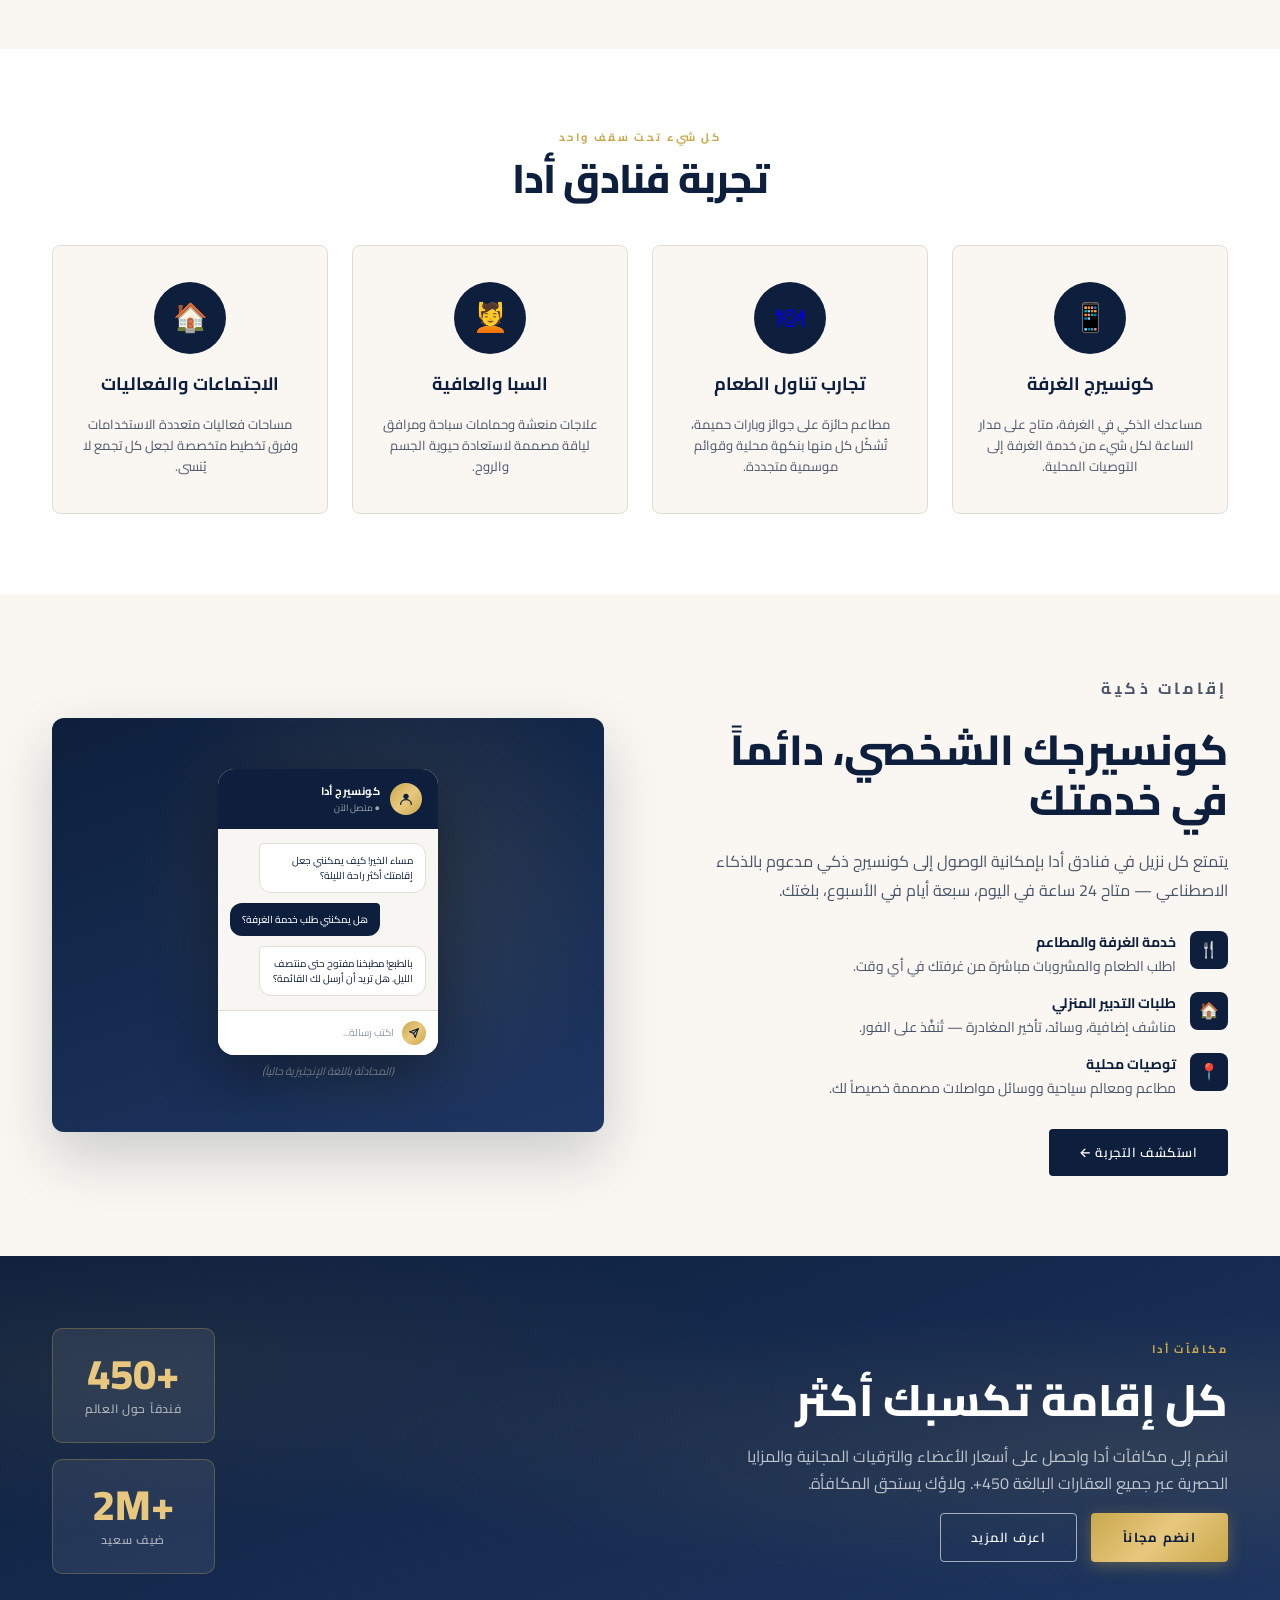
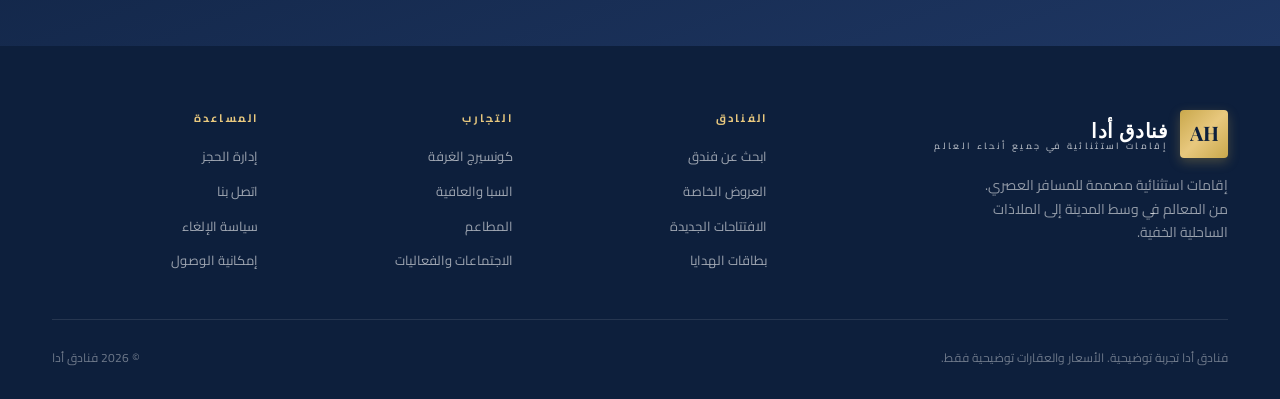
==== commit 9f373d05: "Remove hotel site nav (Hotels/In-Room/Dining/Offers) from EN and AR index Links were confusing and p" ====
--- a/ar/index.html
+++ b/ar/index.html
@@ -618,12 +618,6 @@
         <span class="brand-tag">إقامات استثنائية في جميع أنحاء العالم</span>
       </div>
     </a>
-    <nav class="site-nav">
-      <a href="index.html" class="active">الفنادق</a>
-      <a href="../inroom.html">داخل الغرفة</a>
-      <a href="index.html">المطاعم</a>
-      <a href="index.html">العروض</a>
-    </nav>
     <div class="header-actions">
       <div class="user-pill">
         <span class="user-avatar">
